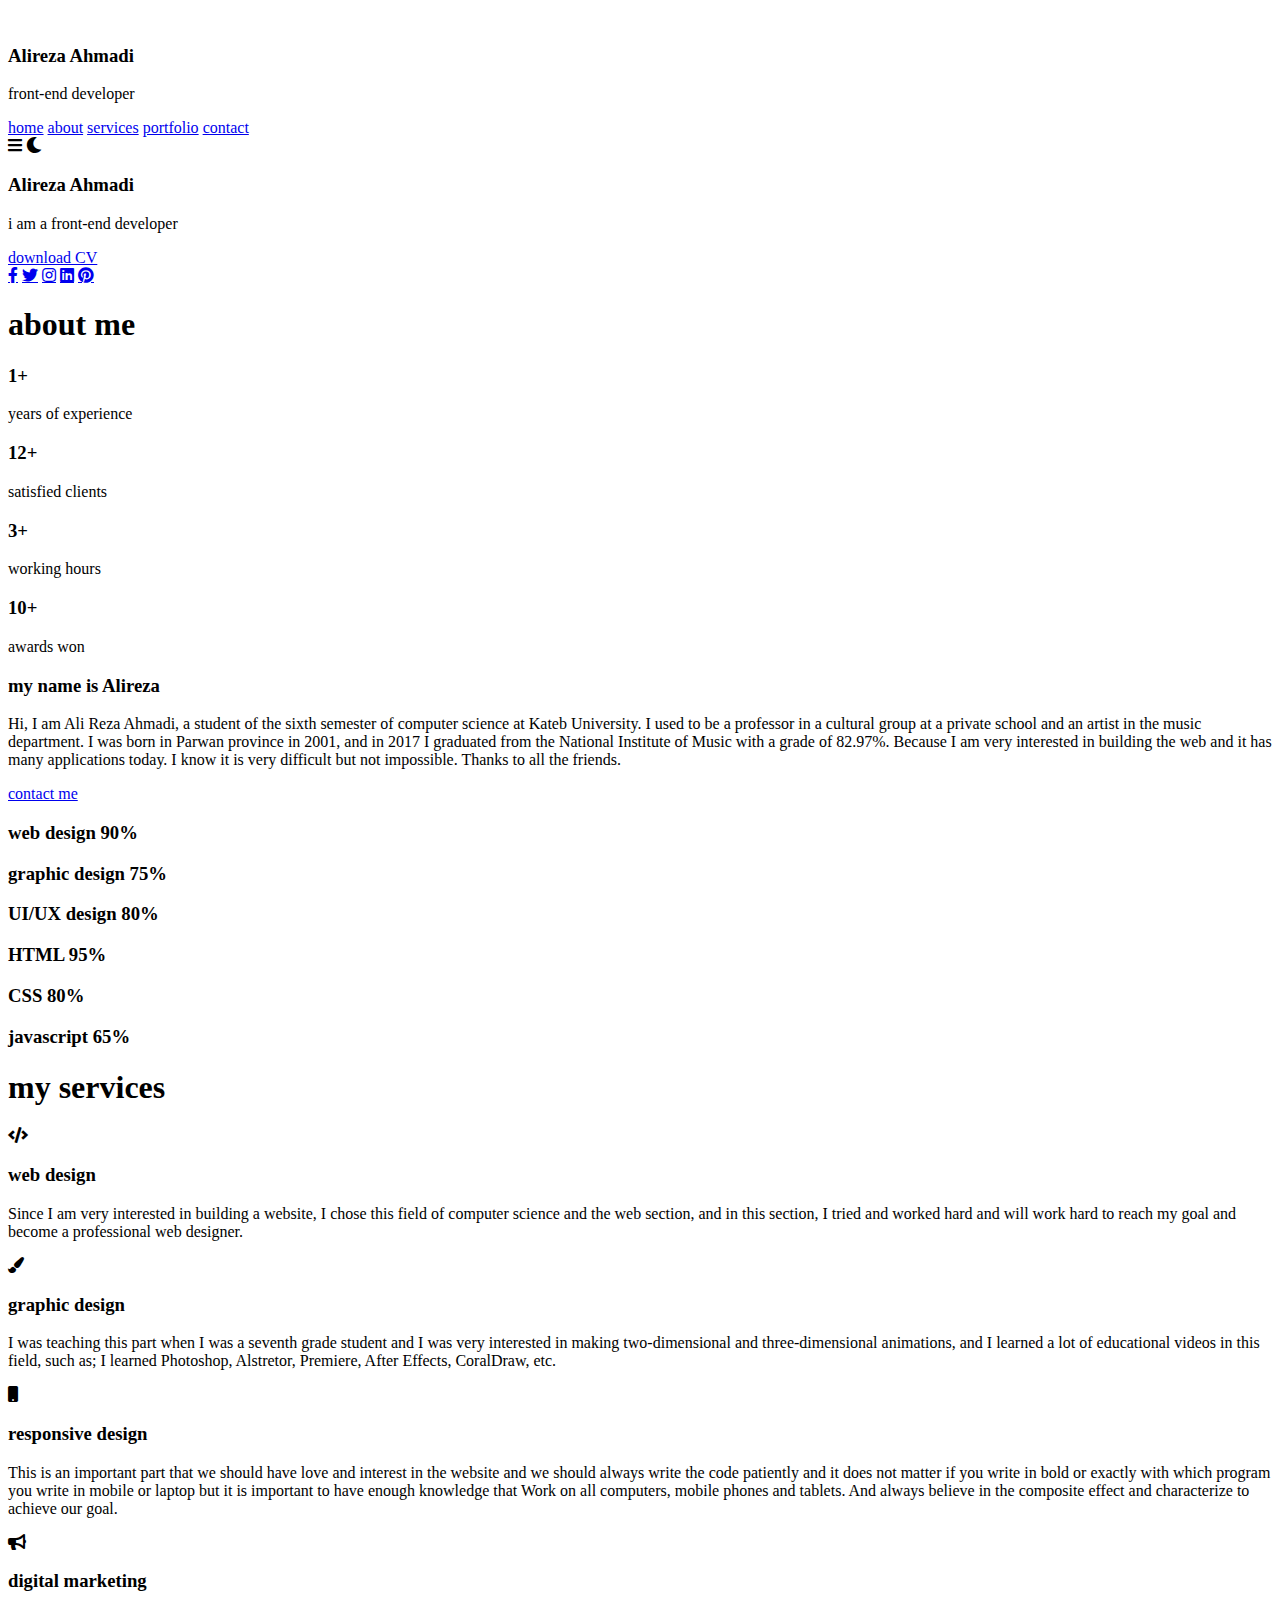
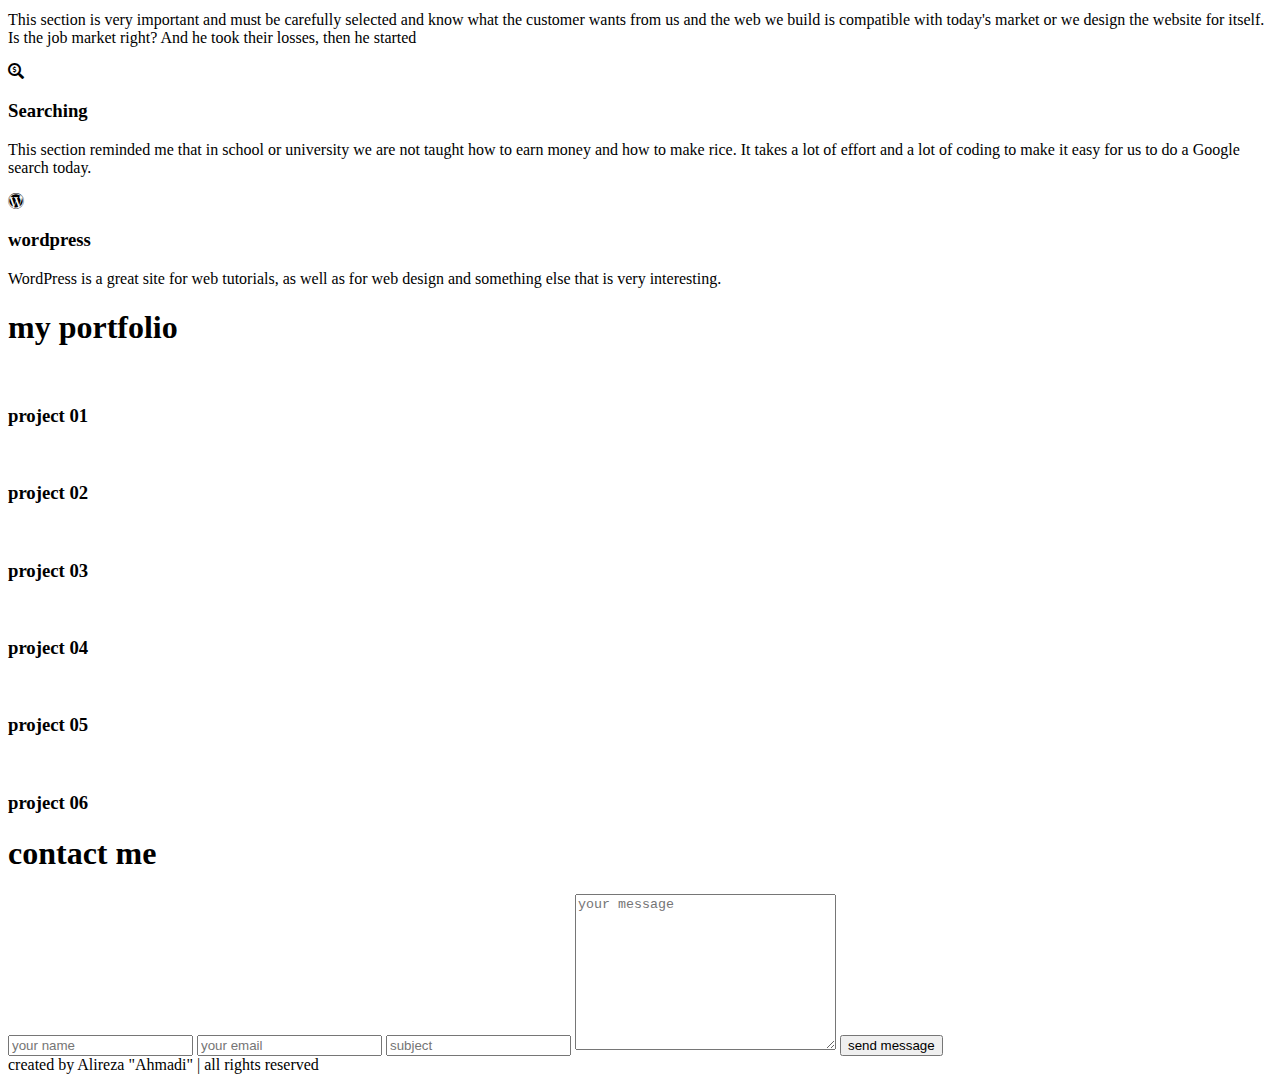
==== index.html @ 0eef4e49 "Add files via upload" ====
<!DOCTYPE html>
<html lang="en">
<head>
    <meta charset="UTF-8">
    <meta http-equiv="X-UA-Compatible" content="IE=edge">
    <meta name="viewport" content="width=device-width, initial-scale=1.0">
    <title>complete responsive personal portfolio website desgin</title>

    <!-- font awesome cdn link  -->
    <link rel="stylesheet" href="https://cdnjs.cloudflare.com/ajax/libs/font-awesome/5.15.4/css/all.min.css">

    <!-- custom css file link  -->
    <link rel="stylesheet" href="css/style.css">

</head>
<body>
    
<!-- header section starts  -->

<header class="header">

    <div class="user">
        <img src="image/12.jpg" alt="" >
        <h3>Alireza Ahmadi</h3>
        <p>front-end developer</p>
    </div>

    <nav class="navbar">
        <a href="#home">home</a>
        <a href="#about">about</a>
        <a href="#services">services</a>
        <a href="#portfolio">portfolio</a>
        <a href="#contact">contact</a>
    </nav>

</header>

<!-- header section ends -->

<div id="menu-btn" class="fas fa-bars"></div>

<!-- theme toggler  -->

<div id="theme-toggler" class="fas fa-moon"></div>

<!-- home section starts  -->

<section class="home" id="home">

    <div class="content">
        <h3>Alireza Ahmadi</h3>
        <p>i am a front-end developer</p>
        <a href="#" class="btn">download CV</a>
    </div>

    <div class="share">
        <a href="#" class="fab fa-facebook-f"></a>
        <a href="#" class="fab fa-twitter"></a>
        <a href="#" class="fab fa-instagram"></a>
        <a href="#" class="fab fa-linkedin"></a>
        <a href="#" class="fab fa-pinterest"></a>
    </div>

</section>

<!-- home section ends -->

<!-- about section starts  -->

<section class="about" id="about">

    <h1 class="heading"> <span>about</span> me </h1>

    <div class="row">

        <div class="box-container">
            <div class="box">
                <h3>1+</h3>
                <p>years of experience</p>
            </div>
            <div class="box">
                <h3>12+</h3>
                <p>satisfied clients</p>
            </div>
            <div class="box">
                <h3>3+</h3>
                <p>working hours</p>
            </div>
            <div class="box">
                <h3>10+</h3>
                <p>awards won</p>
            </div>
        </div>

        <div class="content">
            <h3>my name is <span>Alireza </span></h3>
            <p>Hi, I am Ali Reza Ahmadi, a student of the sixth semester of computer science at Kateb University. I used to be a professor in a cultural group at a private school and an artist in the music department. I was born in Parwan province in 2001, and in 2017 I graduated from the National Institute of Music with a grade of 82.97%. Because I am very interested in building the web and it has many applications today. I know it is very difficult but not impossible. Thanks to all the friends.</p>
            <a href="#" class="btn">contact me</a>
        </div>

    </div>

    <div class="row">

        <div class="progress">
            <h3> web design <span>90%</span> </h3>
            <div class="bar bar-1-1"><span></span></div>
            <h3> graphic design <span>75%</span> </h3>
            <div class="bar bar-1-2"><span></span></div>
            <h3> UI/UX design <span>80%</span> </h3>
            <div class="bar bar-1-3"><span></span></div>
        </div>

        <div class="progress">
            <h3> HTML <span>95%</span> </h3>
            <div class="bar bar-2-1"><span></span></div>
            <h3> CSS <span>80%</span> </h3>
            <div class="bar bar-2-2"><span></span></div>
            <h3> javascript <span>65%</span> </h3>
            <div class="bar bar-2-3"><span></span></div>
        </div>

    </div>

</section>

<!-- about section ends -->

<!-- services section starts  -->

<section class="services" id="services">

    <h1 class="heading"> my <span>services</span> </h1>

    <div class="box-container">

        <div class="box">
            <i class="fas fa-code"></i>
            <h3>web design</h3>
            <p>Since I am very interested in building a website, I chose this field of computer science and the web section, and in this section, I tried and worked hard and will work hard to reach my goal and become a professional web designer.</p>
        </div>

        <div class="box">
            <i class="fas fa-paint-brush"></i>
            <h3>graphic design</h3>
            <p>I was teaching this part when I was a seventh grade student and I was very interested in making two-dimensional and three-dimensional animations, and I learned a lot of educational videos in this field, such as; I learned Photoshop, Alstretor, Premiere, After Effects, CoralDraw, etc.</p>
        </div>

        <div class="box">
            <i class="fas fa-mobile"></i>
            <h3>responsive design</h3>
            <p>This is an important part that we should have love and interest in the website and we should always write the code patiently and it does not matter if you write in bold or exactly with which program you write in mobile or laptop but it is important to have enough knowledge that Work on all computers, mobile phones and tablets. And always believe in the composite effect and characterize to achieve our goal.</p>
        </div>

        <div class="box">
            <i class="fas fa-bullhorn"></i>
            <h3>digital marketing</h3>
            <p>This section is very important and must be carefully selected and know what the customer wants from us and the web we build is compatible with today's market or we design the website for itself. Is the job market right? And he took their losses, then he started</p>
        </div>

        <div class="box">
            <i class="fas fa-search-dollar"></i>
            <h3>Searching</h3>
            <p>This section reminded me that in school or university we are not taught how to earn money and how to make rice. It takes a lot of effort and a lot of coding to make it easy for us to do a Google search today.</p>
        </div>

        <div class="box">
            <i class="fab fa-wordpress"></i>
            <h3>wordpress</h3>
            <p>WordPress is a great site for web tutorials, as well as for web design and something else that is very interesting.</p>
        </div>

    </div>

</section>

<!-- services section ends -->

<!-- portfolio section starts  -->

<section class="portfolio" id="portfolio">

    <h1 class="heading"> my <span>portfolio</span> </h1>

    <div class="box-container">

        <div class="box">
            <img src="image/1.jpg" alt="">
            <div class="content">
                <h3>project 01</h3>
            </div>
        </div>

        <div class="box">
            <img src="image/2.jpg" alt="">
            <div class="content">
                <h3>project 02</h3>
            </div>
        </div>

        <div class="box">
            <img src="image/3.jpg" alt="">
            <div class="content">
                <h3>project 03</h3>
            </div>
        </div>

        <div class="box">
            <img src="image/4.jpg" alt="">
            <div class="content">
                <h3>project 04</h3>
            </div>
        </div>

        <div class="box">
            <img src="image/5.jpg" alt="">
            <div class="content">
                <h3>project 05</h3>
            </div>
        </div>

        <div class="box">
            <img src="image/6.jpg" alt="">
            <div class="content">
                <h3>project 06</h3>
            </div>
        </div>

    </div>

</section>

<!-- portfolio section ends -->

<!-- contact section starts -->

<section class="contact" id="contact">

    <h1 class="heading"> <span>contact</span> me </h1>

    <form action="">
        <input type="text" placeholder="your name" class="box">
        <input type="email" placeholder="your email" class="box">
        <input type="text" placeholder="subject" class="box">
        <textarea name="" class="box" placeholder="your message" id="" cols="30" rows="10"></textarea>
        <input type="submit" value="send message" class="btn">
    </form>

</section>

<!-- contact section ends -->

<div class="credits"> created by <span>Alireza "Ahmadi"</span> | all rights reserved </div>













<!-- custom js file link  -->
<script src="js/script.js"></script>

</body>
</html>
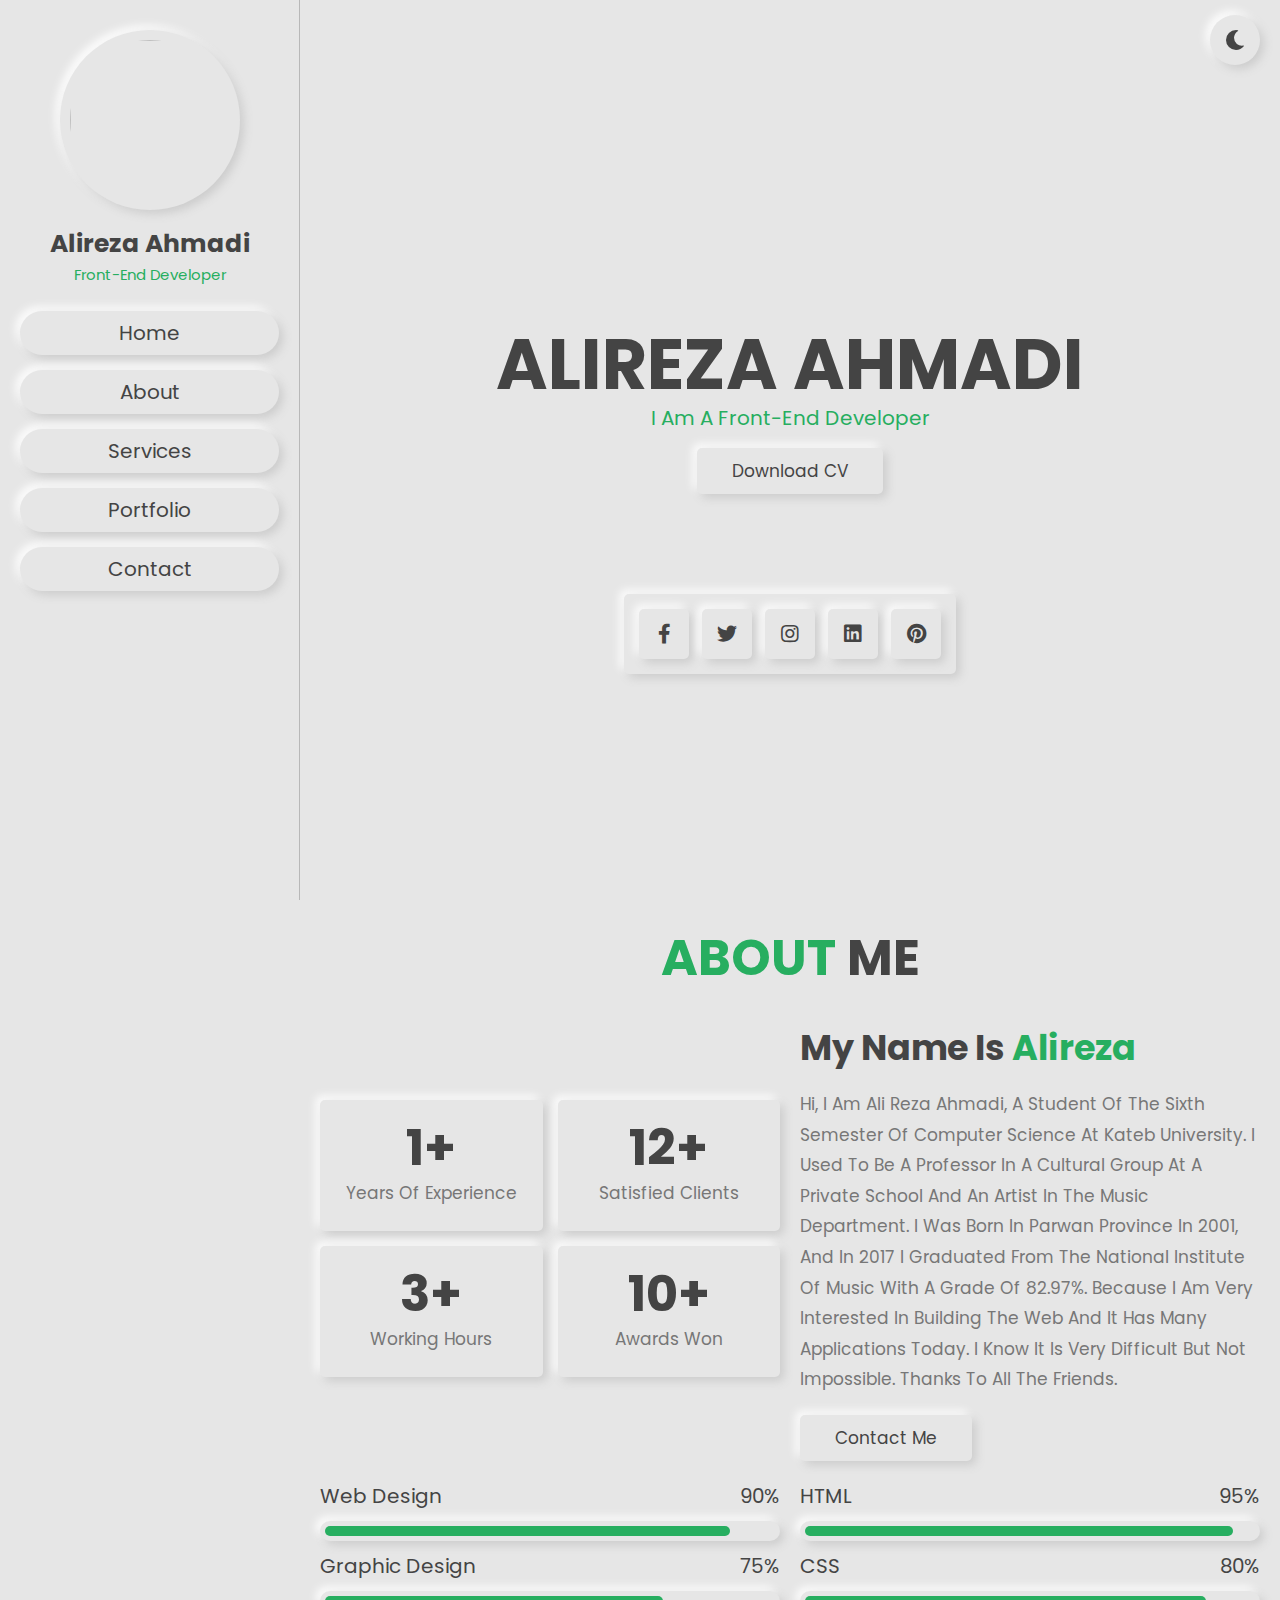
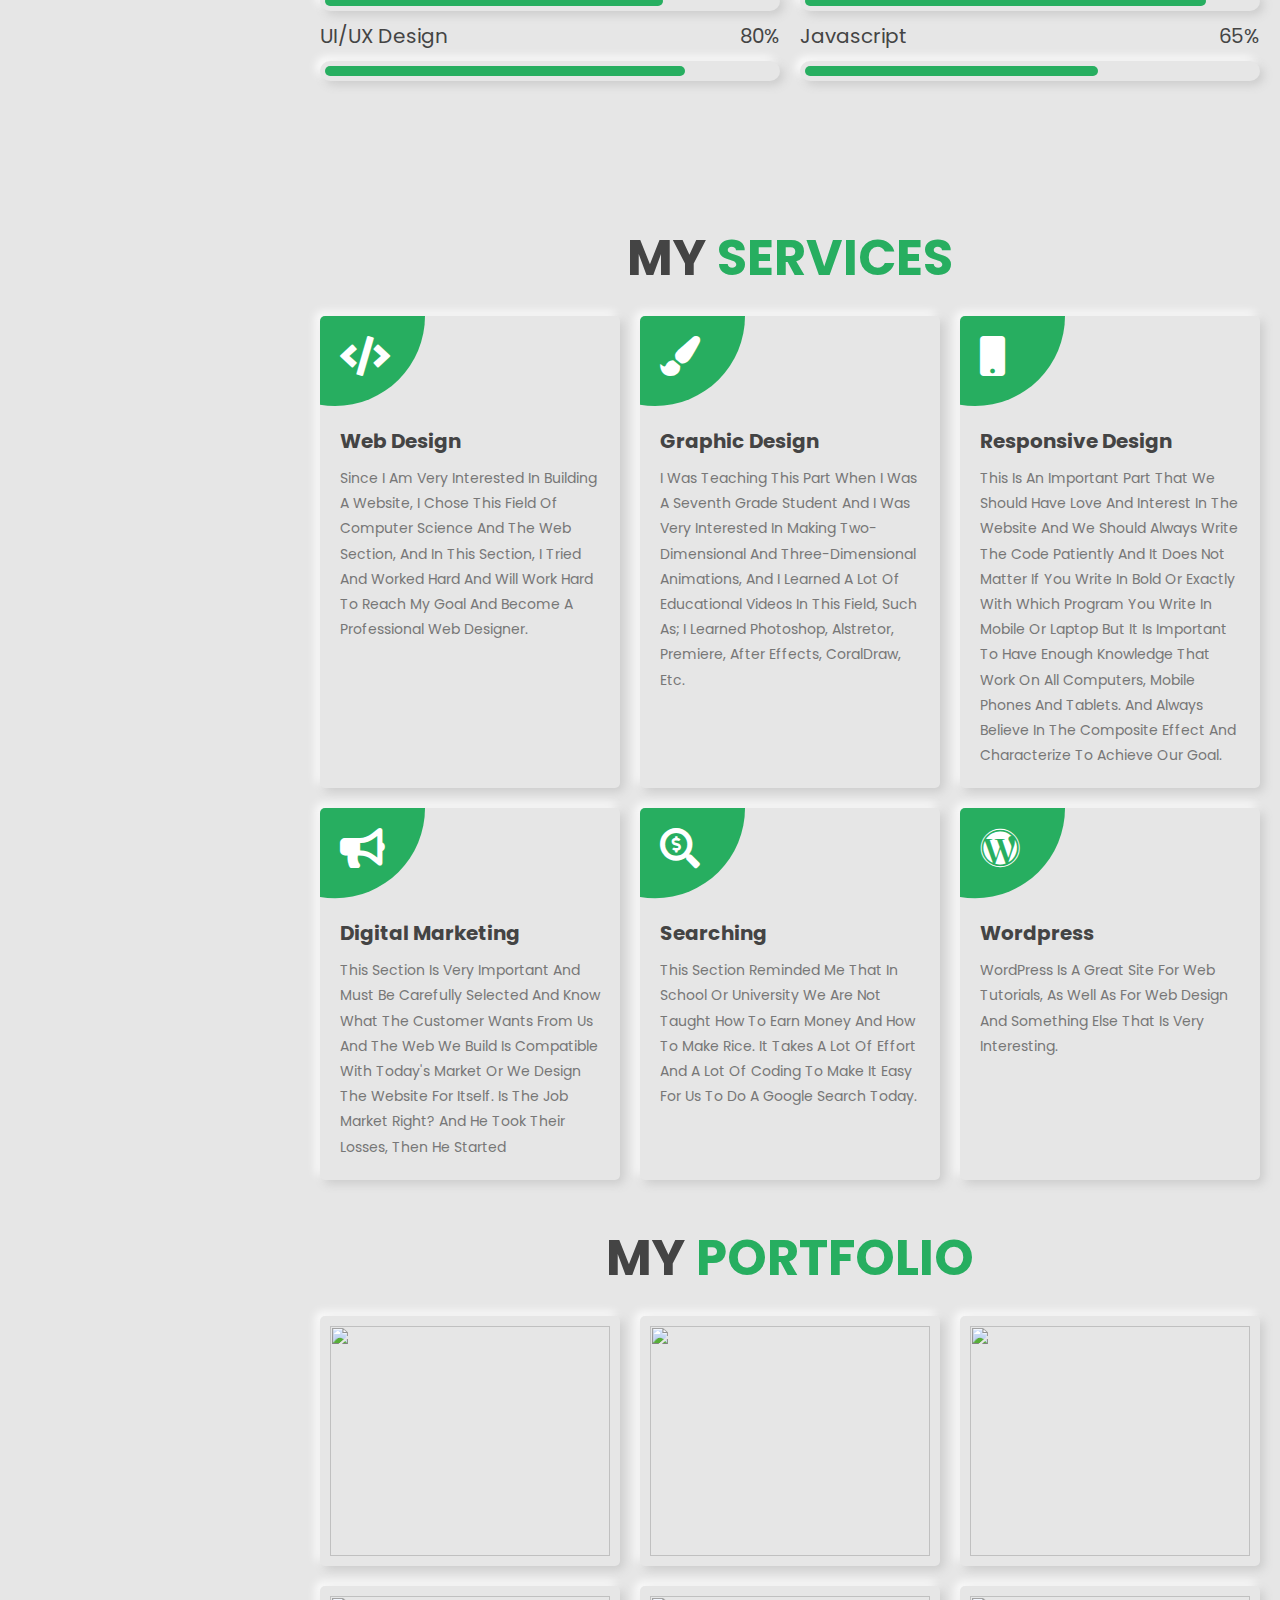
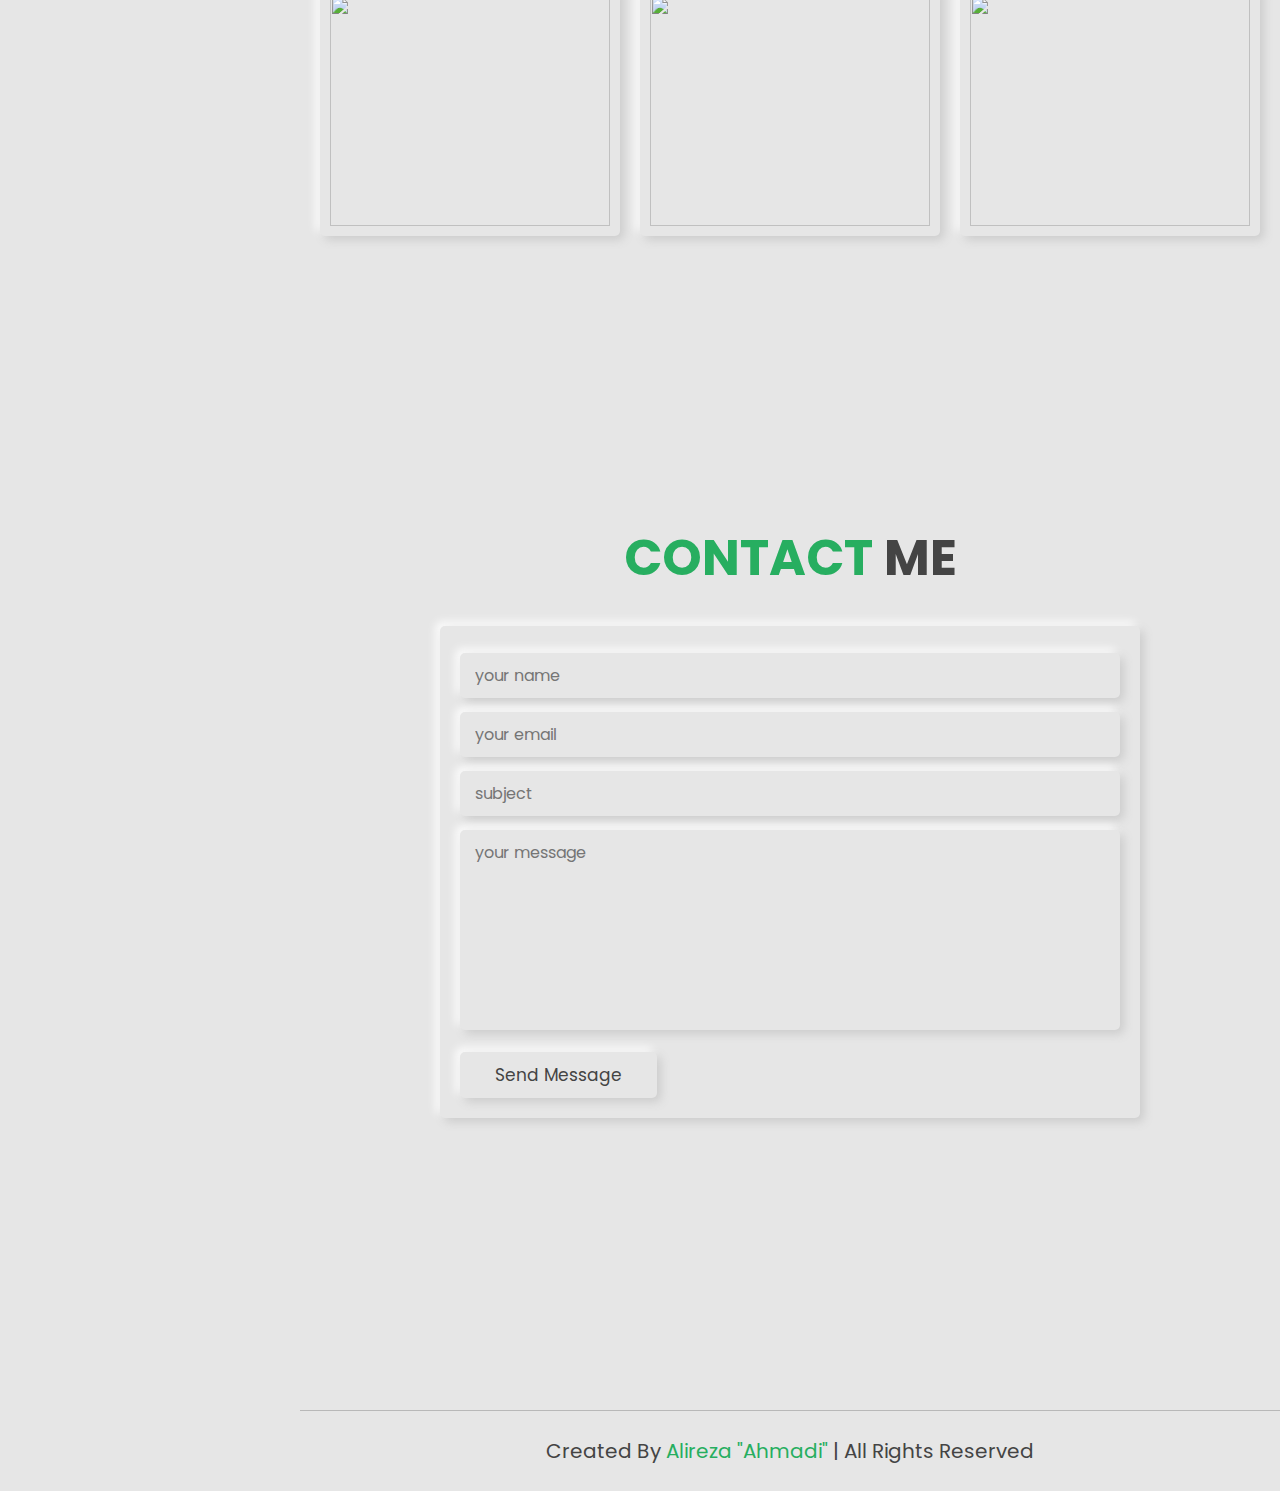
==== commit 132cc531: "Update index.html" ====
--- a/index.html
+++ b/index.html
@@ -10,7 +10,7 @@
     <link rel="stylesheet" href="https://cdnjs.cloudflare.com/ajax/libs/font-awesome/5.15.4/css/all.min.css">
 
     <!-- custom css file link  -->
-    <link rel="stylesheet" href="css/style.css">
+    <link rel="stylesheet" href="style.css">
 
 </head>
 <body>
@@ -265,7 +265,7 @@
 
 
 <!-- custom js file link  -->
-<script src="js/script.js"></script>
+<script src="script.js"></script>
 
 </body>
-</html>+</html>
--- a/style.css
+++ b/style.css
@@ -0,0 +1,529 @@
+@import url('https://fonts.googleapis.com/css2?family=Poppins:wght@100;200;300;400;500;600;700&display=swap');
+
+:root{
+    --green:#27ae60;
+    --black:#444;
+    --light-color:#777;
+    --bg-color:#e6e6e6;
+    --border:.1rem solid rgba(0,0,0,.2);
+    --box-shadow:.4rem .4rem 1rem #ccc,
+                -.4rem -.4rem 1rem #fff;
+    --box-shadow-inset:.4rem .4rem 1rem #ccc inset,
+                      -.4rem -.4rem 1rem #fff inset;
+}
+
+*{
+    font-family: 'Poppins', sans-serif;
+    margin:0; padding:0;
+    box-sizing: border-box;
+    outline: none; border:none;
+    text-decoration: none;
+    text-transform: capitalize;
+    transition: .2s linear;
+}
+
+html{
+    font-size: 62.5%;
+    overflow-x: hidden;
+    scroll-behavior: smooth;
+}
+
+body{
+    background: var(--bg-color);
+    padding-left: 30rem;
+}
+
+body.active{
+    --black:#fff;
+    --light-color:#ddd;
+    --bg-color:#222;
+    --border:.1rem solid rgba(0,0,0,.4);
+    --box-shadow:.4rem .4rem 1rem #111,
+                -.4rem -.4rem 1rem #333;
+    --box-shadow-inset:.4rem .4rem 1rem #111 inset,
+                      -.4rem -.4rem 1rem #333 inset;
+}
+
+section{
+    min-height: 100vh;
+    padding:2rem;
+}
+
+.btn{
+    margin-top: 1rem;
+    display: inline-block;
+    padding:1rem 3.5rem;
+    border-radius: .5rem;
+    font-size: 1.7rem;
+    cursor: pointer;
+    background: none;
+    color:var(--black);
+    box-shadow: var(--box-shadow);
+}
+
+.btn:hover{
+    box-shadow: var(--box-shadow-inset);
+    color:var(--green);
+}
+
+.heading{
+    text-align: center;
+    font-size: 5rem;
+    color:var(--black);
+    text-transform: uppercase;
+    padding-bottom: 2rem;
+}
+
+.heading span{
+    color:var(--green);
+    text-transform: uppercase;
+}
+
+.header{
+    position: fixed;
+    top:0; left: 0;
+    z-index: 999;
+    background: var(--bg-color);
+    width: 30rem;
+    border-right: var(--border);
+    height: 100%;
+    padding:2rem;
+    text-align: center;
+}
+
+.header .user img{
+    margin:1rem 0;
+    border:1rem solid transparent;
+    border-radius: 50%;
+    height: 18rem;
+    width: 18rem;
+    box-shadow: var(--box-shadow);
+}
+
+.header .user h3{
+    color:var(--black);
+    font-size: 2.5rem;
+}
+
+.header .user p{
+    color:var(--green);
+    font-size: 1.5rem;
+}
+
+.header .navbar{
+    padding-top: 1rem;
+}
+
+.header .navbar a{
+    display: block;
+    margin:1.5rem 0;
+    padding:.7rem;
+    border-radius: 5rem;
+    font-size: 2rem;
+    box-shadow: var(--box-shadow);
+    color:var(--black);
+}
+
+.header .navbar a:hover{
+    box-shadow: var(--box-shadow-inset);
+    color: var(--green);
+}
+
+#menu-btn{
+    position: fixed;
+    top:1.5rem; left: 2rem;
+    z-index: 1000;
+    height: 5rem;
+    width: 5rem;
+    line-height: 5rem;
+    border-radius: 50%;
+    font-size: 2rem;
+    cursor: pointer;
+    box-shadow: var(--box-shadow);
+    text-align: center;
+    color:var(--black);
+    background: var(--bg-color);
+    display: none;
+}
+
+#menu-btn:hover{
+    color:var(--green);
+    box-shadow: var(--box-shadow-inset);
+}
+
+#theme-toggler{
+    position: fixed;
+    top:1.5rem; right: 2rem;
+    z-index: 1000;
+    height: 5rem;
+    width: 5rem;
+    line-height: 5rem;
+    border-radius: 50%;
+    font-size: 2rem;
+    cursor: pointer;
+    box-shadow: var(--box-shadow);
+    text-align: center;
+    color:var(--black);
+    background: var(--bg-color);
+}
+
+#theme-toggler:hover{
+    color:var(--green);
+    box-shadow: var(--box-shadow-inset);
+}
+
+.home{
+    display: flex;
+    flex-flow: column;
+    align-items: center;
+    justify-content: center;
+    text-align: center;
+}
+
+.home .content h3{
+    font-size: 7rem;
+    color:var(--black);
+    line-height: 1.1;
+    text-transform: uppercase;
+}
+
+.home .content p{
+    font-size: 2rem;
+    color:var(--green);
+    padding-bottom: .5rem;
+}
+
+.home .share{
+    position: relative;
+    top: 10rem;
+    border-radius: .5rem;
+    box-shadow: var(--box-shadow);
+    padding:1rem;
+}
+
+.home .share a{
+    height: 5rem;
+    width: 5rem;
+    line-height: 5rem;
+    box-shadow: var(--box-shadow);
+    margin:.5rem;
+    font-size: 2rem;
+    color:var(--black);
+    border-radius: .5rem;
+}
+
+.home .share a:hover{
+    box-shadow: var(--box-shadow-inset);
+    color:var(--green);
+}
+
+.about .row{
+    display: flex;
+    align-items: center;
+    flex-wrap: wrap-reverse;
+    gap:2rem;
+}
+
+.about .row .box-container{
+    flex:1 1 40rem;
+    display: flex;
+    gap:1.5rem;
+    flex-wrap: wrap;
+}
+
+.about .row .box-container .box{
+    flex:1 1 18rem;
+    text-align: center;
+    padding:2rem;
+    border-radius: .5rem;
+    box-shadow: var(--box-shadow);
+}
+
+.about .row .box-container .box h3{
+    font-size: 5rem;
+    color:var(--black);
+    line-height: 1.1;
+}
+
+.about .row .box-container .box p{
+    font-size: 1.7rem;
+    color:var(--light-color);
+    padding:.5rem 0;
+}
+
+.about .row .content{
+    flex:1 1 40rem;
+}
+
+.about .row .content h3{
+    font-size: 3.5rem;
+    color:var(--black);
+    line-height: 1.8;
+}
+
+.about .row .content h3 span{
+    color:var(--green);
+}
+
+.about .row .content p{
+    font-size: 1.7rem;
+    color:var(--light-color);
+    line-height: 1.8;
+    padding:1rem 0;
+}
+
+.about .row:nth-child(3){
+    padding-top: 2rem;
+}
+
+.about .row .progress{
+    flex:1 1 40rem;
+}
+
+.about .row .progress h3{
+    color:var(--black);
+    font-weight: normal;
+    font-size: 2rem;
+    display: flex;
+    align-items: center;
+    justify-content: space-between;
+}
+
+.about .row .progress .bar{
+    box-shadow: var(--box-shadow);
+    border-radius: 5rem;
+    height:2rem;
+    padding:.5rem;
+    margin:1rem 0;
+}
+
+.about .row .progress .bar span{
+    display: block;
+    height: 100%;
+    background: var(--green);
+    border-radius: 5rem;
+}
+
+.about .row .progress .bar-1-1 span{
+    width: 90%;
+}
+
+.about .row .progress .bar-1-2 span{
+    width: 75%;
+}
+
+.about .row .progress .bar-1-3 span{
+    width: 80%;
+}
+
+.about .row .progress .bar-2-1 span{
+    width: 95%;
+}
+
+.about .row .progress .bar-2-2 span{
+    width: 89%;
+}
+
+.about .row .progress .bar-2-3 span{
+    width: 65%;
+}
+
+.services .box-container{
+    display: grid;
+    grid-template-columns: repeat(auto-fit, minmax(27rem, 1fr));
+    gap:2rem;
+}
+
+.services .box-container .box{
+    padding:2rem;
+    border-radius: .5rem;
+    box-shadow: var(--box-shadow);
+    position: relative;
+    z-index: 0;
+    overflow:hidden;
+}
+
+.services .box-container .box i{
+    font-size:4rem;
+    padding-bottom: 5rem;
+    color:#fff;
+}
+
+.services .box-container .box h3{
+    font-size:2rem;
+    padding-bottom: 1rem;
+    color:var(--black);
+}
+
+.services .box-container .box p{
+    font-size:1.4rem;
+    line-height: 1.8;
+    color:var(--light-color);
+}
+
+.services .box-container .box::before{
+    content: '';
+    position: absolute;
+    top:0; left: 0;
+    height: 100%;
+    width: 100%;
+    background: var(--green);
+    z-index: -1;
+    clip-path: circle(9rem at 5% 0%);
+    transition: .3s linear;
+}
+
+.services .box-container .box:hover::before{    
+    clip-path: circle(100%);
+}
+
+.services .box-container .box:hover > *{
+    color:#fff;
+}
+
+.portfolio .box-container{
+    display: grid;
+    grid-template-columns: repeat(auto-fit, minmax(27rem, 1fr));
+    gap:2rem;
+}
+
+.portfolio .box-container .box{
+    height: 25rem;
+    border-radius: .5rem;
+    overflow:hidden;
+    box-shadow: var(--box-shadow);
+    position: relative;
+    border:1rem solid transparent;
+}
+
+.portfolio .box-container .box img{
+    height: 100%;
+    width: 100%;
+    object-fit: cover;
+}
+
+.portfolio .box-container .box .content{
+    position: absolute;
+    top:0; left: 0;
+    height: 100%;
+    width: 100%;
+    background: var(--bg-color);
+    display: grid;
+    place-items: center;
+    transform: scale(0);
+}
+
+.portfolio .box-container .box:hover .content{
+    transform: scale(1);
+}
+
+.portfolio .box-container .box .content h3{
+    font-size: 2.5rem;
+    color:var(--black);
+    text-transform: uppercase;
+    transform: translateY(-5rem);
+    opacity: 0;
+    transition-delay: .3s;
+}
+
+.portfolio .box-container .box:hover .content h3{
+    transform: translateY(0rem);
+    opacity: 1;
+}
+
+.contact form{
+    margin:1rem auto;
+    max-width: 70rem;
+    border-radius: .5rem;
+    box-shadow: var(--box-shadow);
+    padding:2rem;
+}
+
+.contact form .box{
+    padding:1rem 1.5rem;
+    width:100%;
+    background: none;
+    color:var(--black);
+    font-size: 1.6rem;
+    text-transform: none;
+    margin:.7rem 0;
+    box-shadow: var(--box-shadow);
+    border-radius: .5rem;
+}
+
+.contact form textarea{
+    height: 20rem;
+    resize: none;
+}
+
+.contact form .box:focus{
+    box-shadow: var(--box-shadow-inset);
+}
+
+.credits{
+    font-size: 2rem;
+    text-align: center;
+    padding:2.5rem 1rem;
+    margin-top: 1rem;
+    border-top: var(--border);
+    color:var(--black);
+}
+
+.credits span{
+    color: var(--green);
+}
+
+
+
+
+
+
+
+
+
+
+
+
+
+
+
+
+/* media queries  */
+
+@media (max-width:991px){
+
+    html{
+        font-size: 55%;
+    }
+
+    body{
+        padding-left: 0;
+    }
+
+    .header{
+        left:-110%;
+    }
+
+    .header.active{
+        left:0%;
+        transition: .4s linear;
+    }
+
+    #menu-btn{
+        display: initial;
+    }
+
+}
+
+@media (max-width:450px){
+
+    html{
+        font-size: 50%;
+    }
+
+    .header{
+        width:100%;
+        border-right: 0;
+    }
+
+}